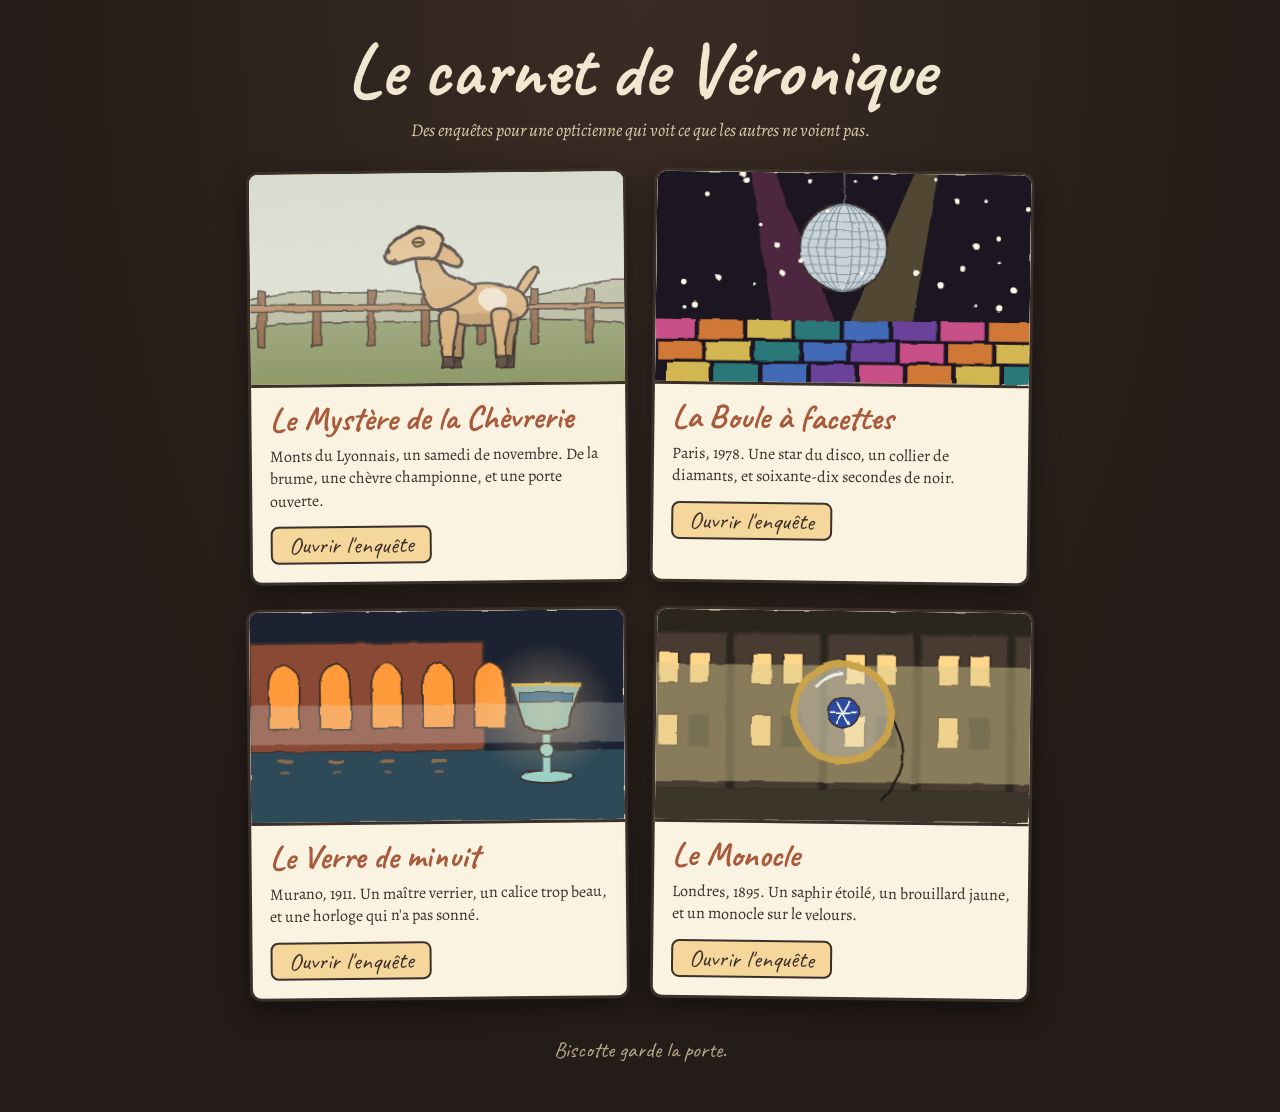
==== index.html @ c237d14e "chore: publish site 20261025.1026" ====
<!doctype html>
<!--
  Copyright 2026 Julien Bombled

  Licensed under the Apache License, Version 2.0 (the "License");
  you may not use this file except in compliance with the License.
  You may obtain a copy of the License at

      http://www.apache.org/licenses/LICENSE-2.0

  Unless required by applicable law or agreed to in writing, software
  distributed under the License is distributed on an "AS IS" BASIS,
  WITHOUT WARRANTIES OR CONDITIONS OF ANY KIND, either express or implied.
  See the License for the specific language governing permissions and
  limitations under the License.
-->
<html lang="fr">
<head>
  <meta charset="utf-8">
  <meta name="viewport" content="width=device-width, initial-scale=1, viewport-fit=cover">
  <meta name="theme-color" content="#241c18">
  <link rel="manifest" href="manifest.webmanifest">
  <link rel="icon" href="engine/icon.svg" type="image/svg+xml">
  <link rel="apple-touch-icon" href="engine/icon.svg">
  <title>Carnet</title>
  <link rel="preconnect" href="https://fonts.googleapis.com">
  <link rel="preconnect" href="https://fonts.gstatic.com" crossorigin>
  <link href="https://fonts.googleapis.com/css2?family=Alegreya:ital,wght@0,400;0,700;1,400&family=Caveat:wght@600;700&display=swap" rel="stylesheet">
  <style>
    :root {
      --ink: #3b2f2a;
      --ink-soft: #6b5a4e;
      --paper: #f1e6cf;
      --card: #fbf3e2;
      --night: #241c18;
      --rust: #a85a3a;
      --teal: #4d6b68;
      --ochre: #c99a4b;
    }
    * { box-sizing: border-box; }
    body {
      margin: 0;
      min-height: 100vh;
      background: var(--night) radial-gradient(ellipse at 50% 0%, #3a2c24 0%, var(--night) 70%);
      color: var(--ink);
      font-family: "Alegreya", Georgia, serif;
      padding: 32px 16px 48px;
    }
    header { text-align: center; color: var(--paper); margin: 0 auto 28px; max-width: 760px; }
    h1 { font-family: "Caveat", cursive; font-size: clamp(44px, 9vw, 76px); margin: 0; line-height: 1; }
    header p { margin: 10px 0 0; font-style: italic; color: #d9c9a6; font-size: 18px; }
    main {
      display: grid;
      grid-template-columns: repeat(auto-fit, minmax(min(100%, 320px), 380px));
      justify-content: center;
      gap: 24px;
      max-width: 1060px;
      margin: 0 auto;
    }
    .case {
      display: flex;
      flex-direction: column;
      background: var(--card);
      border: 3px solid var(--ink);
      border-radius: 12px;
      overflow: hidden;
      text-decoration: none;
      color: inherit;
      box-shadow: 0 10px 28px rgba(0, 0, 0, 0.45);
      transform: rotate(-0.6deg);
      transition: transform 0.15s, box-shadow 0.15s;
    }
    .case:nth-child(2n) { transform: rotate(0.7deg); }
    .case:hover, .case:focus-visible { transform: rotate(0) translateY(-4px); box-shadow: 0 16px 34px rgba(0, 0, 0, 0.55); outline: none; }
    .case svg { display: block; width: 100%; height: auto; border-bottom: 3px solid var(--ink); background: #e9dcc0; }
    .case .text { padding: 14px 18px 18px; }
    .case h2 { font-family: "Caveat", cursive; font-size: 34px; margin: 0; line-height: 1.05; color: var(--rust); }
    .case p { margin: 8px 0 14px; line-height: 1.4; }
    .play { display: inline-block; font-family: "Caveat", cursive; font-size: 24px; background: #f6d79b; border: 2px solid var(--ink); border-radius: 8px; padding: 2px 16px; }
    footer { text-align: center; color: #b9a98a; margin-top: 36px; font-family: "Caveat", cursive; font-size: 22px; }
  </style>
</head>
<body>
  <header>
    <h1 id="title"></h1>
    <p id="tagline"></p>
  </header>
  <main id="shelf"></main>
  <footer id="footer"></footer>
  <svg width="0" height="0" style="position:absolute" aria-hidden="true"><defs id="defs"></defs></svg>

  <script>window.CH = { episode: {} };</script>
  <script src="engine/js/config.js?v=20261025.1026"></script>
  <script src="engine/locales/fr-ui.js?v=20261025.1026"></script>
  <script src="locales/fr-shelf.js?v=20261025.1026"></script>
  <script src="engine/js/i18n.js?v=20261025.1026"></script>
  <script src="engine/js/art/kit.js?v=20261025.1026"></script>
  <script src="shelf.js?v=20261025.1026"></script>
  <script>
    // Covers drawn with the same kit as the games.
    (function () {
      const A = CH.art, P = A.P;
      const COVERS = {
        goat() {
          A.srand(42);
          let s = `<rect width="480" height="270" fill="#d8dccf"/>`;
          s += A.sh(A.soft([[-20, 170], [160, 150], [320, 165], [500, 145], [500, 290], [-20, 290]], 4), P.meadowFar, { sw: 2 });
          s += A.sh(A.soft([[-20, 205], [200, 190], [500, 200], [500, 290], [-20, 290]], 4), P.meadow, { sw: 2 });
          for (let x = 10; x < 480; x += 70) s += A.sh(A.rect(x, 150, 10, 70, 1), P.wood, { sw: 2 });
          s += A.sh(A.rect(-10, 168, 500, 8, 1), P.woodLight, { sw: 2 });
          s += A.namedGoat("biscotte", 300, 250, 1.15, true);
          s += `<rect width="480" height="270" fill="url(#g-mist)" opacity=".35"/>`;
          return s;
        },
        disco() {
          A.srand(43);
          let s = `<rect width="480" height="270" fill="#1b1622"/>`;
          const cols = ["#e85a9a", "#f08a3a", "#f2d35a", "#2f8a8a", "#4a7ad0", "#7a4ab0"];
          for (let r = 0; r < 3; r++) for (let i = 0; i < 8; i++) s += `<rect x="${i * 62 - 6 + r * 10}" y="${190 + r * 28}" width="56" height="24" fill="${cols[(i + r) % 6]}" opacity=".85"/>`;
          s += `<polygon points="120,0 150,0 230,190 150,190" fill="#e85a9a" opacity=".25"/><polygon points="330,0 360,0 330,190 250,190" fill="#f2d35a" opacity=".25"/>`;
          s += A.ink(A.line(240, 0, 240, 40, 0.2), 2, { stroke: "#5a5a60" });
          s += `<circle cx="240" cy="96" r="56" fill="#c9d3d9" stroke="#3b2f2a" stroke-width="3"/>`;
          for (let i = -4; i <= 4; i++) s += `<ellipse cx="240" cy="96" rx="${Math.abs(i * 11)}" ry="56" fill="none" stroke="#7d8d99" stroke-width="1"/><line x1="${240 - Math.sqrt(Math.max(0, 3136 - (i * 11) ** 2))}" y1="${96 + i * 11}" x2="${240 + Math.sqrt(Math.max(0, 3136 - (i * 11) ** 2))}" y2="${96 + i * 11}" stroke="#7d8d99" stroke-width="1"/>`;
          for (let i = 0; i < 30; i++) s += `<circle cx="${(A.rnd() * 480).toFixed(1)}" cy="${(A.rnd() * 180).toFixed(1)}" r="${(1.5 + A.rnd() * 2.5).toFixed(1)}" fill="#fffbe8"/>`;
          return s;
        },
        glass() {
          A.srand(44);
          let s = `<rect width="480" height="270" fill="#1c2230"/>`;
          s += `<rect x="0" y="40" width="300" height="140" fill="#8a4a36" stroke="#3b2f2a" stroke-width="3"/>`;
          for (let x = 24; x < 290; x += 66) s += `<path d="M${x} 150V95Q${x} 72 ${x + 20} 66Q${x + 40} 72 ${x + 40} 95V150Z" fill="#ff9a3a" stroke="#3b2f2a" stroke-width="2.5"/>`;
          s += `<rect x="0" y="180" width="480" height="90" fill="#2f4a58"/>`;
          for (let x = 44; x < 290; x += 66) s += `<rect x="${x - 10}" y="190" width="20" height="4" rx="2" fill="#ff9a3a" opacity=".45"/><rect x="${x - 6}" y="204" width="12" height="4" rx="2" fill="#ff9a3a" opacity=".3"/>`;
          s += `<rect x="-20" y="120" width="520" height="50" fill="#dfe3e0" opacity=".25"/>`;
          // The chalice, lit, on the right
          s += `<ellipse cx="380" cy="214" rx="34" ry="8" fill="#9ad0c8" stroke="#3b2f2a" stroke-width="2.5"/><path d="M380 210V160" stroke="#9ad0c8" stroke-width="9"/><circle cx="380" cy="180" r="9" fill="#9ad0c8" stroke="#3b2f2a" stroke-width="2"/>`;
          s += `<path d="M336 96H424L408 150Q380 162 352 150Z" fill="#9ad0c8" fill-opacity=".85" stroke="#3b2f2a" stroke-width="3"/><rect x="346" y="106" width="68" height="12" fill="#2f6a9a" stroke="#3b2f2a" stroke-width="1.5"/><path d="M336 96H424" stroke="#d9b44a" stroke-width="4"/>`;
          s += `<circle cx="380" cy="130" r="90" fill="url(#g-warm)" opacity=".5"/>`;
          return s;
        },
        monocle() {
          A.srand(45);
          let s = `<rect width="480" height="270" fill="#2a261e"/>`;
          for (let x = -20; x < 500; x += 120) {
            s += `<rect x="${x}" y="30" width="110" height="200" fill="#463a30" stroke="#3b2f2a" stroke-width="2.5"/>`;
            for (let r = 0; r < 2; r++) s += `<rect x="${x + 22}" y="${55 + r * 80}" width="26" height="40" fill="${(x + r) % 3 ? "#ffd78a" : "#2a2420"}" stroke="#3b2f2a" stroke-width="2"/><rect x="${x + 62}" y="${55 + r * 80}" width="26" height="40" fill="${(x + r + 1) % 3 ? "#ffd78a" : "#2a2420"}" stroke="#3b2f2a" stroke-width="2"/>`;
          }
          s += `<rect x="0" y="230" width="480" height="40" fill="#3a342a"/>`;
          s += `<rect x="-20" y="70" width="520" height="150" fill="#d8c98e" opacity=".45"/>`;
          // The monocle on its cord, with the blue star sapphire reflected in it
          s += `<path d="M300 132q40 60 -10 110" stroke="#1f1a18" stroke-width="3" fill="none"/>`;
          s += `<circle cx="240" cy="130" r="62" fill="#ffffff" fill-opacity=".25" stroke="#c9a24a" stroke-width="9"/>`;
          s += `<circle cx="240" cy="130" r="20" fill="#2a4aa0" stroke="#3b2f2a" stroke-width="2"/>`;
          for (let a = 0; a < 6; a++) s += `<line x1="240" y1="130" x2="${(240 + Math.cos(a * Math.PI / 3) * 17).toFixed(1)}" y2="${(130 + Math.sin(a * Math.PI / 3) * 17).toFixed(1)}" stroke="#ffffff" stroke-width="2"/>`;
          s += `<path d="M206 98q12 -16 32 -18" stroke="#ffffff" stroke-width="4" fill="none" opacity=".8"/>`;
          return s;
        },
      };
      document.getElementById("defs").innerHTML = A.defs();
      const esc = CH.i18n.escapeHtml;
      const t = CH.t;
      document.title = t("shelf.page_title");
      document.getElementById("title").textContent = t("shelf.page_title");
      document.getElementById("tagline").textContent = t("shelf.tagline");
      document.getElementById("footer").textContent = t("shelf.footer");
      document.getElementById("shelf").innerHTML = CH.shelf
        .filter((e) => e.released)
        .map((e) => `<a class="case" href="episodes/${e.id}/index.html">
            <svg viewBox="0 0 480 270" aria-hidden="true"><g filter="url(#f-rough)">${COVERS[e.cover] ? COVERS[e.cover]() : ""}</g></svg>
            <div class="text"><h2>${esc(t(`shelf.${e.id}.title`))}</h2><p>${esc(t(`shelf.${e.id}.tagline`))}</p><span class="play">${esc(t("shelf.play"))}</span></div>
          </a>`)
        .join("");
    })();
  </script>
</body>
</html>
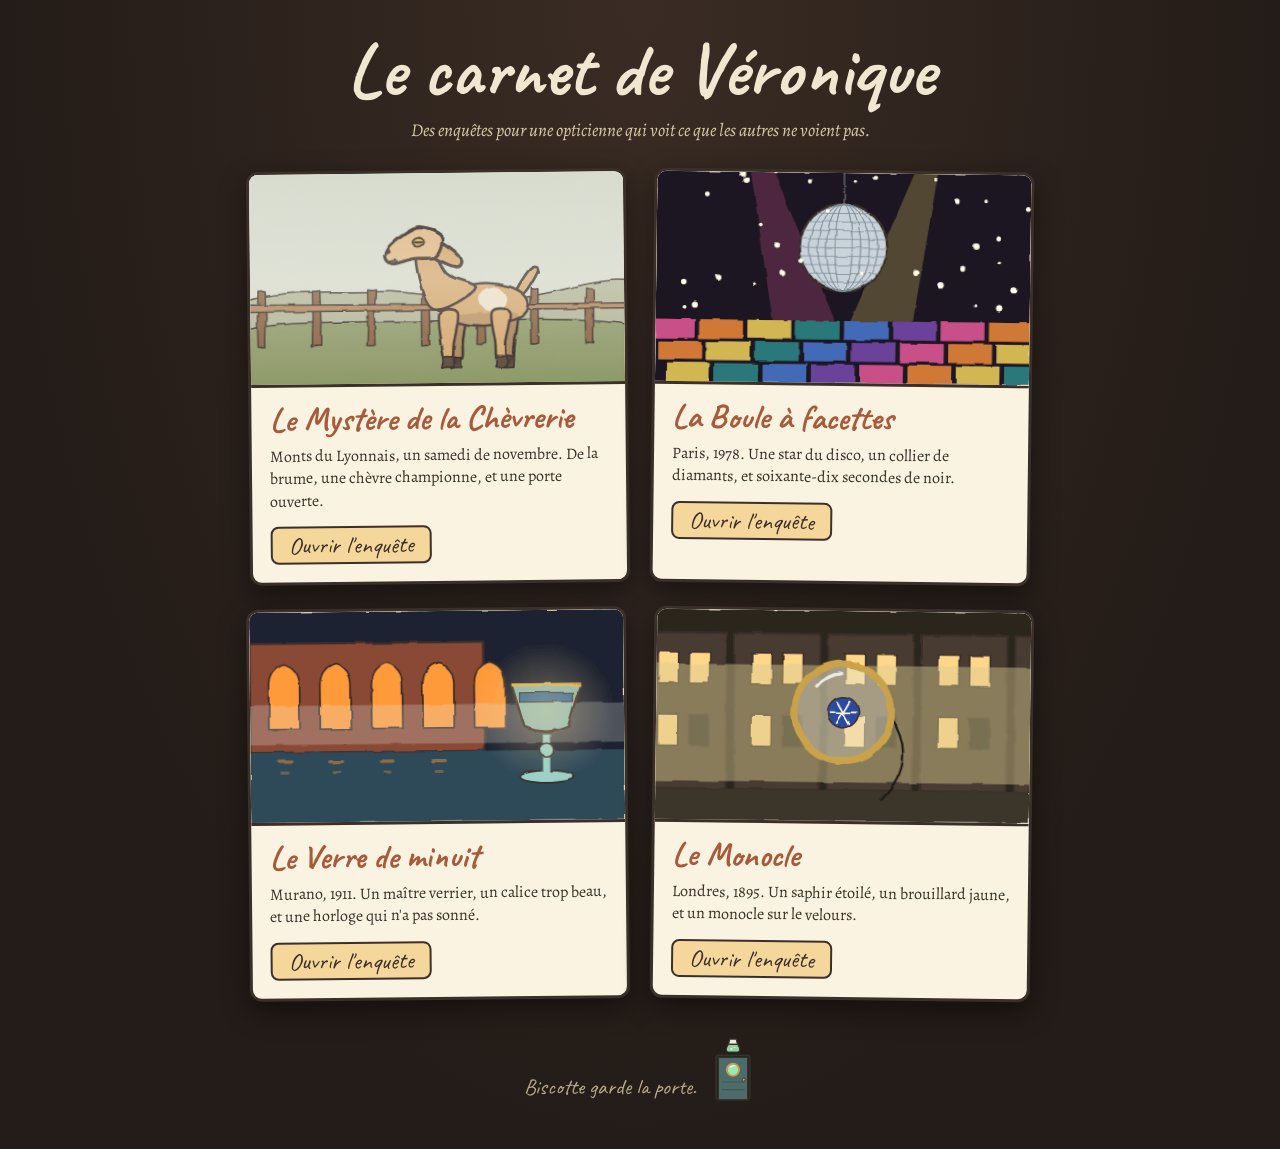
==== commit d0486ec9: "chore: publish site 20261026.1942" ====
--- a/index.html
+++ b/index.html
@@ -26,59 +26,7 @@
   <link rel="preconnect" href="https://fonts.googleapis.com">
   <link rel="preconnect" href="https://fonts.gstatic.com" crossorigin>
   <link href="https://fonts.googleapis.com/css2?family=Alegreya:ital,wght@0,400;0,700;1,400&family=Caveat:wght@600;700&display=swap" rel="stylesheet">
-  <style>
-    :root {
-      --ink: #3b2f2a;
-      --ink-soft: #6b5a4e;
-      --paper: #f1e6cf;
-      --card: #fbf3e2;
-      --night: #241c18;
-      --rust: #a85a3a;
-      --teal: #4d6b68;
-      --ochre: #c99a4b;
-    }
-    * { box-sizing: border-box; }
-    body {
-      margin: 0;
-      min-height: 100vh;
-      background: var(--night) radial-gradient(ellipse at 50% 0%, #3a2c24 0%, var(--night) 70%);
-      color: var(--ink);
-      font-family: "Alegreya", Georgia, serif;
-      padding: 32px 16px 48px;
-    }
-    header { text-align: center; color: var(--paper); margin: 0 auto 28px; max-width: 760px; }
-    h1 { font-family: "Caveat", cursive; font-size: clamp(44px, 9vw, 76px); margin: 0; line-height: 1; }
-    header p { margin: 10px 0 0; font-style: italic; color: #d9c9a6; font-size: 18px; }
-    main {
-      display: grid;
-      grid-template-columns: repeat(auto-fit, minmax(min(100%, 320px), 380px));
-      justify-content: center;
-      gap: 24px;
-      max-width: 1060px;
-      margin: 0 auto;
-    }
-    .case {
-      display: flex;
-      flex-direction: column;
-      background: var(--card);
-      border: 3px solid var(--ink);
-      border-radius: 12px;
-      overflow: hidden;
-      text-decoration: none;
-      color: inherit;
-      box-shadow: 0 10px 28px rgba(0, 0, 0, 0.45);
-      transform: rotate(-0.6deg);
-      transition: transform 0.15s, box-shadow 0.15s;
-    }
-    .case:nth-child(2n) { transform: rotate(0.7deg); }
-    .case:hover, .case:focus-visible { transform: rotate(0) translateY(-4px); box-shadow: 0 16px 34px rgba(0, 0, 0, 0.55); outline: none; }
-    .case svg { display: block; width: 100%; height: auto; border-bottom: 3px solid var(--ink); background: #e9dcc0; }
-    .case .text { padding: 14px 18px 18px; }
-    .case h2 { font-family: "Caveat", cursive; font-size: 34px; margin: 0; line-height: 1.05; color: var(--rust); }
-    .case p { margin: 8px 0 14px; line-height: 1.4; }
-    .play { display: inline-block; font-family: "Caveat", cursive; font-size: 24px; background: #f6d79b; border: 2px solid var(--ink); border-radius: 8px; padding: 2px 16px; }
-    footer { text-align: center; color: #b9a98a; margin-top: 36px; font-family: "Caveat", cursive; font-size: 22px; }
-  </style>
+  <link rel="stylesheet" href="shelf.css?v=20261026.1942">
 </head>
 <body>
   <header>
@@ -86,91 +34,18 @@
     <p id="tagline"></p>
   </header>
   <main id="shelf"></main>
-  <footer id="footer"></footer>
+  <footer><span id="footer-text"></span><a id="door" class="door" hidden></a></footer>
   <svg width="0" height="0" style="position:absolute" aria-hidden="true"><defs id="defs"></defs></svg>
 
   <script>window.CH = { episode: {} };</script>
-  <script src="engine/js/config.js?v=20261025.1026"></script>
-  <script src="engine/locales/fr-ui.js?v=20261025.1026"></script>
-  <script src="locales/fr-shelf.js?v=20261025.1026"></script>
-  <script src="engine/js/i18n.js?v=20261025.1026"></script>
-  <script src="engine/js/art/kit.js?v=20261025.1026"></script>
-  <script src="shelf.js?v=20261025.1026"></script>
-  <script>
-    // Covers drawn with the same kit as the games.
-    (function () {
-      const A = CH.art, P = A.P;
-      const COVERS = {
-        goat() {
-          A.srand(42);
-          let s = `<rect width="480" height="270" fill="#d8dccf"/>`;
-          s += A.sh(A.soft([[-20, 170], [160, 150], [320, 165], [500, 145], [500, 290], [-20, 290]], 4), P.meadowFar, { sw: 2 });
-          s += A.sh(A.soft([[-20, 205], [200, 190], [500, 200], [500, 290], [-20, 290]], 4), P.meadow, { sw: 2 });
-          for (let x = 10; x < 480; x += 70) s += A.sh(A.rect(x, 150, 10, 70, 1), P.wood, { sw: 2 });
-          s += A.sh(A.rect(-10, 168, 500, 8, 1), P.woodLight, { sw: 2 });
-          s += A.namedGoat("biscotte", 300, 250, 1.15, true);
-          s += `<rect width="480" height="270" fill="url(#g-mist)" opacity=".35"/>`;
-          return s;
-        },
-        disco() {
-          A.srand(43);
-          let s = `<rect width="480" height="270" fill="#1b1622"/>`;
-          const cols = ["#e85a9a", "#f08a3a", "#f2d35a", "#2f8a8a", "#4a7ad0", "#7a4ab0"];
-          for (let r = 0; r < 3; r++) for (let i = 0; i < 8; i++) s += `<rect x="${i * 62 - 6 + r * 10}" y="${190 + r * 28}" width="56" height="24" fill="${cols[(i + r) % 6]}" opacity=".85"/>`;
-          s += `<polygon points="120,0 150,0 230,190 150,190" fill="#e85a9a" opacity=".25"/><polygon points="330,0 360,0 330,190 250,190" fill="#f2d35a" opacity=".25"/>`;
-          s += A.ink(A.line(240, 0, 240, 40, 0.2), 2, { stroke: "#5a5a60" });
-          s += `<circle cx="240" cy="96" r="56" fill="#c9d3d9" stroke="#3b2f2a" stroke-width="3"/>`;
-          for (let i = -4; i <= 4; i++) s += `<ellipse cx="240" cy="96" rx="${Math.abs(i * 11)}" ry="56" fill="none" stroke="#7d8d99" stroke-width="1"/><line x1="${240 - Math.sqrt(Math.max(0, 3136 - (i * 11) ** 2))}" y1="${96 + i * 11}" x2="${240 + Math.sqrt(Math.max(0, 3136 - (i * 11) ** 2))}" y2="${96 + i * 11}" stroke="#7d8d99" stroke-width="1"/>`;
-          for (let i = 0; i < 30; i++) s += `<circle cx="${(A.rnd() * 480).toFixed(1)}" cy="${(A.rnd() * 180).toFixed(1)}" r="${(1.5 + A.rnd() * 2.5).toFixed(1)}" fill="#fffbe8"/>`;
-          return s;
-        },
-        glass() {
-          A.srand(44);
-          let s = `<rect width="480" height="270" fill="#1c2230"/>`;
-          s += `<rect x="0" y="40" width="300" height="140" fill="#8a4a36" stroke="#3b2f2a" stroke-width="3"/>`;
-          for (let x = 24; x < 290; x += 66) s += `<path d="M${x} 150V95Q${x} 72 ${x + 20} 66Q${x + 40} 72 ${x + 40} 95V150Z" fill="#ff9a3a" stroke="#3b2f2a" stroke-width="2.5"/>`;
-          s += `<rect x="0" y="180" width="480" height="90" fill="#2f4a58"/>`;
-          for (let x = 44; x < 290; x += 66) s += `<rect x="${x - 10}" y="190" width="20" height="4" rx="2" fill="#ff9a3a" opacity=".45"/><rect x="${x - 6}" y="204" width="12" height="4" rx="2" fill="#ff9a3a" opacity=".3"/>`;
-          s += `<rect x="-20" y="120" width="520" height="50" fill="#dfe3e0" opacity=".25"/>`;
-          // The chalice, lit, on the right
-          s += `<ellipse cx="380" cy="214" rx="34" ry="8" fill="#9ad0c8" stroke="#3b2f2a" stroke-width="2.5"/><path d="M380 210V160" stroke="#9ad0c8" stroke-width="9"/><circle cx="380" cy="180" r="9" fill="#9ad0c8" stroke="#3b2f2a" stroke-width="2"/>`;
-          s += `<path d="M336 96H424L408 150Q380 162 352 150Z" fill="#9ad0c8" fill-opacity=".85" stroke="#3b2f2a" stroke-width="3"/><rect x="346" y="106" width="68" height="12" fill="#2f6a9a" stroke="#3b2f2a" stroke-width="1.5"/><path d="M336 96H424" stroke="#d9b44a" stroke-width="4"/>`;
-          s += `<circle cx="380" cy="130" r="90" fill="url(#g-warm)" opacity=".5"/>`;
-          return s;
-        },
-        monocle() {
-          A.srand(45);
-          let s = `<rect width="480" height="270" fill="#2a261e"/>`;
-          for (let x = -20; x < 500; x += 120) {
-            s += `<rect x="${x}" y="30" width="110" height="200" fill="#463a30" stroke="#3b2f2a" stroke-width="2.5"/>`;
-            for (let r = 0; r < 2; r++) s += `<rect x="${x + 22}" y="${55 + r * 80}" width="26" height="40" fill="${(x + r) % 3 ? "#ffd78a" : "#2a2420"}" stroke="#3b2f2a" stroke-width="2"/><rect x="${x + 62}" y="${55 + r * 80}" width="26" height="40" fill="${(x + r + 1) % 3 ? "#ffd78a" : "#2a2420"}" stroke="#3b2f2a" stroke-width="2"/>`;
-          }
-          s += `<rect x="0" y="230" width="480" height="40" fill="#3a342a"/>`;
-          s += `<rect x="-20" y="70" width="520" height="150" fill="#d8c98e" opacity=".45"/>`;
-          // The monocle on its cord, with the blue star sapphire reflected in it
-          s += `<path d="M300 132q40 60 -10 110" stroke="#1f1a18" stroke-width="3" fill="none"/>`;
-          s += `<circle cx="240" cy="130" r="62" fill="#ffffff" fill-opacity=".25" stroke="#c9a24a" stroke-width="9"/>`;
-          s += `<circle cx="240" cy="130" r="20" fill="#2a4aa0" stroke="#3b2f2a" stroke-width="2"/>`;
-          for (let a = 0; a < 6; a++) s += `<line x1="240" y1="130" x2="${(240 + Math.cos(a * Math.PI / 3) * 17).toFixed(1)}" y2="${(130 + Math.sin(a * Math.PI / 3) * 17).toFixed(1)}" stroke="#ffffff" stroke-width="2"/>`;
-          s += `<path d="M206 98q12 -16 32 -18" stroke="#ffffff" stroke-width="4" fill="none" opacity=".8"/>`;
-          return s;
-        },
-      };
-      document.getElementById("defs").innerHTML = A.defs();
-      const esc = CH.i18n.escapeHtml;
-      const t = CH.t;
-      document.title = t("shelf.page_title");
-      document.getElementById("title").textContent = t("shelf.page_title");
-      document.getElementById("tagline").textContent = t("shelf.tagline");
-      document.getElementById("footer").textContent = t("shelf.footer");
-      document.getElementById("shelf").innerHTML = CH.shelf
-        .filter((e) => e.released)
-        .map((e) => `<a class="case" href="episodes/${e.id}/index.html">
-            <svg viewBox="0 0 480 270" aria-hidden="true"><g filter="url(#f-rough)">${COVERS[e.cover] ? COVERS[e.cover]() : ""}</g></svg>
-            <div class="text"><h2>${esc(t(`shelf.${e.id}.title`))}</h2><p>${esc(t(`shelf.${e.id}.tagline`))}</p><span class="play">${esc(t("shelf.play"))}</span></div>
-          </a>`)
-        .join("");
-    })();
-  </script>
+  <script src="engine/js/config.js?v=20261026.1942"></script>
+  <script src="engine/locales/fr-ui.js?v=20261026.1942"></script>
+  <script src="locales/fr-shelf.js?v=20261026.1942"></script>
+  <script src="engine/js/i18n.js?v=20261026.1942"></script>
+  <script src="engine/js/art/kit.js?v=20261026.1942"></script>
+  <script src="shelf.js?v=20261026.1942"></script>
+  <script src="covers.js?v=20261026.1942"></script>
+  <script src="shelf-view.js?v=20261026.1942"></script>
+  <script>CH.shelfView.render("shelf");</script>
 </body>
 </html>
--- a/shelf.css
+++ b/shelf.css
@@ -0,0 +1,102 @@
+/*
+ * Copyright 2026 Julien Bombled
+ *
+ * Licensed under the Apache License, Version 2.0 (the "License");
+ * you may not use this file except in compliance with the License.
+ * You may obtain a copy of the License at
+ *
+ *     http://www.apache.org/licenses/LICENSE-2.0
+ *
+ * Unless required by applicable law or agreed to in writing, software
+ * distributed under the License is distributed on an "AS IS" BASIS,
+ * WITHOUT WARRANTIES OR CONDITIONS OF ANY KIND, either express or implied.
+ * See the License for the specific language governing permissions and
+ * limitations under the License.
+ */
+
+:root {
+  --ink: #3b2f2a;
+  --ink-soft: #6b5a4e;
+  --paper: #f1e6cf;
+  --card: #fbf3e2;
+  --night: #241c18;
+  --rust: #a85a3a;
+  --teal: #4d6b68;
+  --ochre: #c99a4b;
+}
+* { box-sizing: border-box; }
+body {
+  margin: 0;
+  min-height: 100vh;
+  background: var(--night) radial-gradient(ellipse at 50% 0%, #3a2c24 0%, var(--night) 70%);
+  color: var(--ink);
+  font-family: "Alegreya", Georgia, serif;
+  padding: 32px 16px 48px;
+}
+header { text-align: center; color: var(--paper); margin: 0 auto 28px; max-width: 760px; }
+h1 { font-family: "Caveat", cursive; font-size: clamp(44px, 9vw, 76px); margin: 0; line-height: 1; }
+header p { margin: 10px 0 0; font-style: italic; color: #d9c9a6; font-size: 18px; }
+main {
+  display: grid;
+  grid-template-columns: repeat(auto-fit, minmax(min(100%, 320px), 380px));
+  justify-content: center;
+  gap: 24px;
+  max-width: 1060px;
+  margin: 0 auto;
+}
+.case {
+  display: flex;
+  flex-direction: column;
+  background: var(--card);
+  border: 3px solid var(--ink);
+  border-radius: 12px;
+  overflow: hidden;
+  text-decoration: none;
+  color: inherit;
+  box-shadow: 0 10px 28px rgba(0, 0, 0, 0.45);
+  transform: rotate(-0.6deg);
+  transition: transform 0.15s, box-shadow 0.15s;
+}
+.case:nth-child(2n) { transform: rotate(0.7deg); }
+.case:hover, .case:focus-visible { transform: rotate(0) translateY(-4px); box-shadow: 0 16px 34px rgba(0, 0, 0, 0.55); outline: none; }
+.case svg { display: block; width: 100%; height: auto; border-bottom: 3px solid var(--ink); background: #e9dcc0; }
+.case .text { padding: 14px 18px 18px; }
+.case h2 { font-family: "Caveat", cursive; font-size: 34px; margin: 0; line-height: 1.05; color: var(--rust); }
+.case p { margin: 8px 0 14px; line-height: 1.4; }
+.play { display: inline-block; font-family: "Caveat", cursive; font-size: 24px; background: #f6d79b; border: 2px solid var(--ink); border-radius: 8px; padding: 2px 16px; }
+footer { display: flex; justify-content: center; align-items: flex-end; gap: 14px; color: #b9a98a; margin-top: 36px; font-family: "Caveat", cursive; font-size: 22px; }
+
+/* The little door to the laboratory, next to the footer line. */
+.door { display: block; width: 46px; flex: none; transition: transform 0.2s; }
+.door[hidden] { display: none; }
+.door svg { display: block; width: 100%; height: auto; overflow: visible; }
+.door .leaf { transform-box: fill-box; transform-origin: 0% 50%; transition: transform 0.35s ease; }
+.door:hover .leaf, .door:focus-visible .leaf { transform: scaleX(0.62) skewY(-4deg); }
+.door:hover, .door:focus-visible { transform: translateY(-3px); outline: none; }
+.door .bubble { animation: bubble 2.2s ease-in infinite; }
+.door .b2 { animation-delay: -1.1s; }
+@keyframes bubble { from { transform: translateY(0); opacity: 1; } to { transform: translateY(-16px); opacity: 0; } }
+
+/* The laboratory: same shelf, greener light, a stamp on each game. */
+body.lab { background: #172420 radial-gradient(ellipse at 50% 0%, #2a4a3a 0%, #172420 70%); }
+body.lab h1 { color: #bfeccb; }
+body.lab .door .leaf { transform-origin: 100% 50%; }
+.lab-case { position: relative; }
+.stamp {
+  position: absolute;
+  top: 14px;
+  right: -6px;
+  padding: 2px 14px;
+  background: #b0302a;
+  color: #fbf3e2;
+  border: 2px solid var(--ink);
+  font-family: "Caveat", cursive;
+  font-size: 22px;
+  transform: rotate(6deg);
+}
+.empty { grid-column: 1 / -1; text-align: center; color: #d9c9a6; font-style: italic; font-size: 20px; }
+
+@media (prefers-reduced-motion: reduce) {
+  .door, .door .leaf, .case { transition: none; }
+  .door .bubble { animation: none; }
+}
